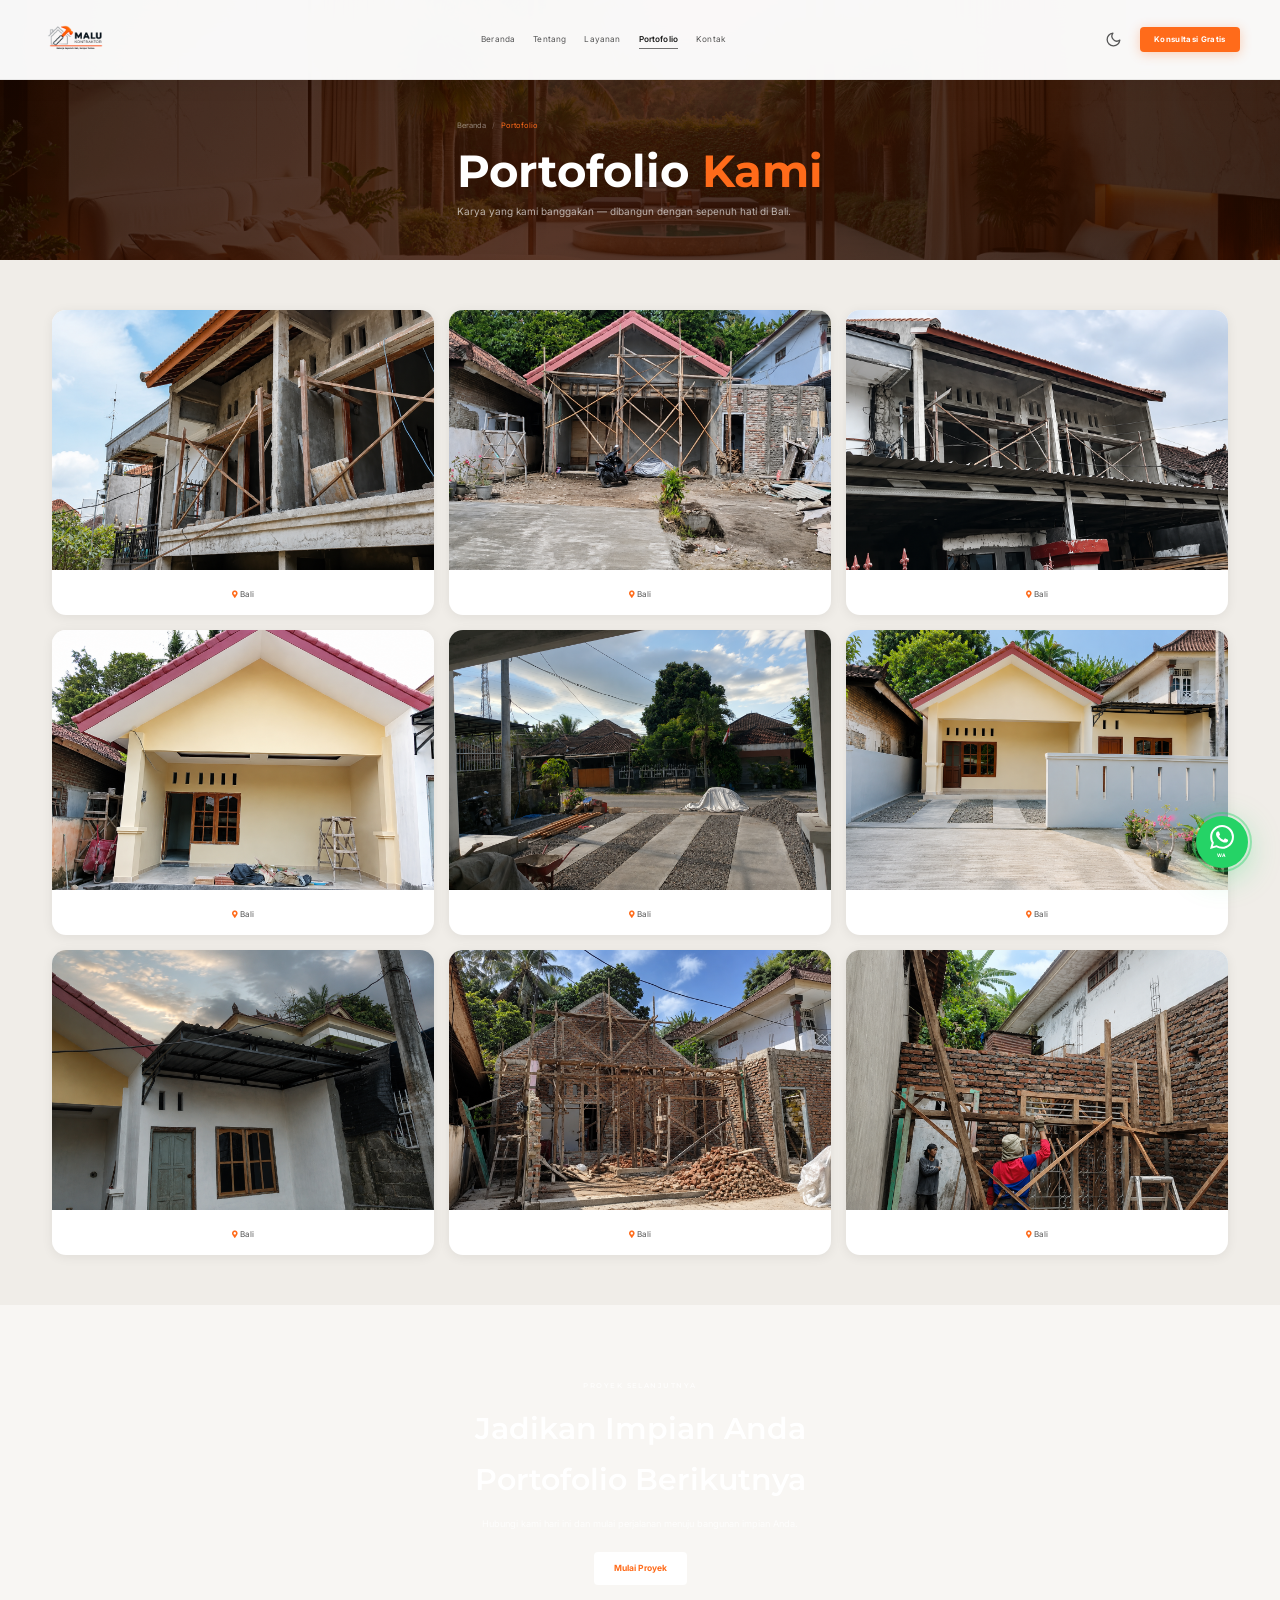
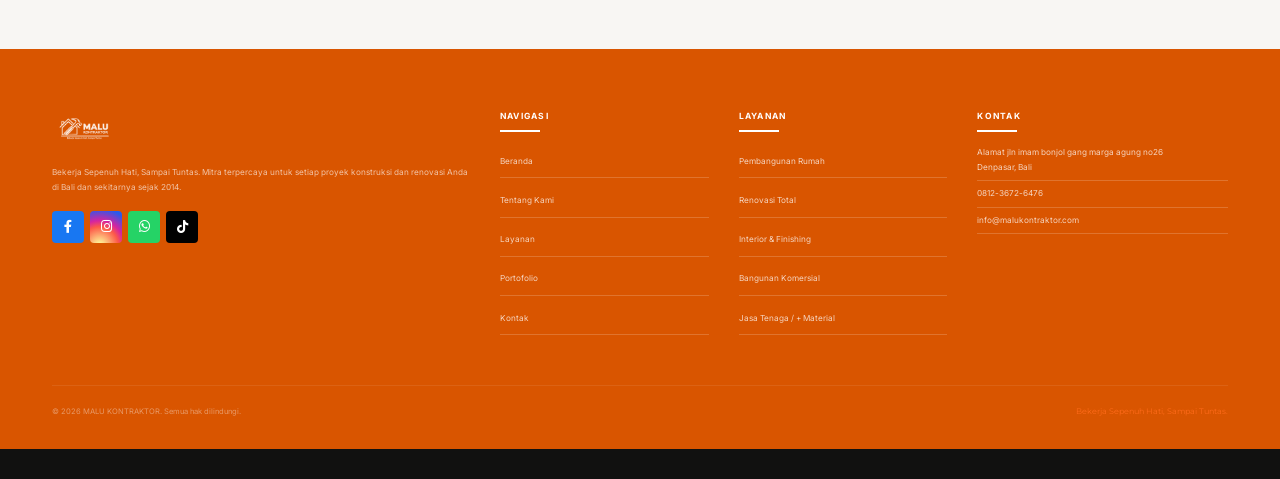
==== portofolio.html @ d57d74f7 "Add all files" ====
<!DOCTYPE html>
<html lang="id">
<head>
  <meta charset="UTF-8">
  <meta name="viewport" content="width=device-width, initial-scale=1.0">
  <title>Portofolio – MALU KONTRAKTOR</title>
  <link rel="icon" href="./images/image.png">
  <link rel="preconnect" href="https://fonts.googleapis.com">
  <link href="https://fonts.googleapis.com/css2?family=Montserrat:wght@300;400;500;600;700;800&family=Inter:wght@300;400;500;600;700&display=swap" rel="stylesheet">
  <link rel="stylesheet" href="https://cdnjs.cloudflare.com/ajax/libs/font-awesome/5.15.3/css/all.min.css">
  <link href="lib/lightbox/css/lightbox.min.css" rel="stylesheet">
  <link rel="stylesheet" href="./css/style.css">

  <style>
    /* ═══════════════════════════════════════════════════
       PORTOFOLIO CARD GRID — referensi style
    ═══════════════════════════════════════════════════ */

    /* ── Card grid ── */
    .card-grid {
      display: grid;
      grid-template-columns: repeat(3, 1fr);
      gap: 1.5rem;
    }

    .card-porto {
      background: #fff;
      border-radius: 14px;
      overflow: hidden;
      box-shadow: 0 2px 12px rgba(0,0,0,.07);
      transition: transform .28s ease, box-shadow .28s ease;
      cursor: pointer;
      display: block;
    }
    body.dark-mode .card-porto {
      background: var(--bg-2);
      box-shadow: 0 2px 16px rgba(0,0,0,.28);
    }
    .card-porto:hover {
      transform: translateY(-6px);
      box-shadow: 0 10px 32px rgba(0,0,0,.13);
    }

    /* foto + skeleton shimmer loading */
    .card-porto__thumb {
      position: relative;
      width: 100%;
      padding-top: 68%; /* rasio ~3:2 */
      overflow: hidden;
      background: linear-gradient(
        100deg,
        #e8e6e1 30%,
        #f3f1ed 50%,
        #e8e6e1 70%
      );
      background-size: 200% 100%;
      animation: shimmer 1.4s ease-in-out infinite;
    }
    body.dark-mode .card-porto__thumb {
      background: linear-gradient(
        100deg,
        rgba(255,255,255,.04) 30%,
        rgba(255,255,255,.09) 50%,
        rgba(255,255,255,.04) 70%
      );
      background-size: 200% 100%;
    }
    @keyframes shimmer {
      0%   { background-position: 200% 0; }
      100% { background-position: -200% 0; }
    }
    .card-porto__thumb img {
      position: absolute;
      inset: 0;
      width: 100%;
      height: 100%;
      object-fit: cover;
      transition: transform .55s ease, opacity .4s ease;
      opacity: 0;
    }
    .card-porto__thumb img.is-loaded {
      opacity: 1;
    }
    .card-porto__thumb.is-loaded {
      animation: none;
      background: none;
    }
    .card-porto:hover .card-porto__thumb img {
      transform: scale(1.07);
    }

    /* lokasi di bawah foto */
    .card-porto__body {
      padding: .85rem 1rem .95rem;
      text-align: center;
    }
    .card-porto__loc {
      font-size: .8rem;
      color: var(--ink-2);
      font-family: 'Inter', sans-serif;
      display: inline-flex;
      align-items: center;
      gap: .35rem;
    }
    .card-porto__loc i {
      color: var(--orange);
      font-size: .72rem;
    }

    /* ── Responsive ── */
    @media (max-width: 900px) {
      .card-grid { grid-template-columns: repeat(2, 1fr); gap: 1rem; }
    }
    @media (max-width: 560px) {
      .card-grid { grid-template-columns: 1fr; gap: .85rem; }
    }
  </style>
</head>
<body>

<div id="navbar-placeholder"></div>

<!-- ── Page Hero ── -->
<div class="page-hero">
  <div class="container">
    <div class="breadcrumb-nav">
      <a href="index.html">Beranda</a><span>/</span><span class="current">Portofolio</span>
    </div>
    <h1>Portofolio <em>Kami</em></h1>
    <p>Karya yang kami banggakan — dibangun dengan sepenuh hati di Bali.</p>
  </div>
</div>

<!-- ── Grid Portofolio ── -->
<section style="background: var(--bg-2); padding: 5rem 0;">
  <div class="container">

    <!-- Card Grid -->
    <div class="card-grid reveal-up" id="portoGrid">

      <!-- 1 -->
      <a href="./images/pt11.png" data-lightbox="porto" data-title="Syamsi House · Bali" class="card-porto">
        <div class="card-porto__thumb">
          <img src="./images/pt11.png" alt="Syamsi House" loading="lazy">
        </div>
        <div class="card-porto__body">
          <span class="card-porto__loc"><i class="fas fa-map-marker-alt"></i>Bali</span>
        </div>
      </a>

      <!-- 2 -->
      <a href="./images/pt2.png" data-lightbox="porto" data-title="Rumah Tan · Bali" class="card-porto">
        <div class="card-porto__thumb">
          <img src="./images/pt2.png" alt="Rumah Tan" loading="lazy">
        </div>
        <div class="card-porto__body">
          <span class="card-porto__loc"><i class="fas fa-map-marker-alt"></i>Bali</span>
        </div>
      </a>

      <!-- 3 -->
      <a href="./images/pt3.png" data-lightbox="porto" data-title="Roji House · Bali" class="card-porto">
        <div class="card-porto__thumb">
          <img src="./images/pt3.png" alt="Roji House" loading="lazy">
        </div>
        <div class="card-porto__body">
          <span class="card-porto__loc"><i class="fas fa-map-marker-alt"></i>Bali</span>
        </div>
      </a>

      <!-- 4 -->
      <a href="./images/pt4.png" data-lightbox="porto" data-title="Haryono House · Bali" class="card-porto">
        <div class="card-porto__thumb">
          <img src="./images/pt4.png" alt="Haryono House" loading="lazy" style="object-position:center 60%">
        </div>
        <div class="card-porto__body">
          <span class="card-porto__loc"><i class="fas fa-map-marker-alt"></i>Bali</span>
        </div>
      </a>

      <!-- 5 -->
      <a href="./images/pt6.png" data-lightbox="porto" data-title="Agus House · Bali" class="card-porto">
        <div class="card-porto__thumb">
          <img src="./images/pt6.png" alt="Agus House" loading="lazy">
        </div>
        <div class="card-porto__body">
          <span class="card-porto__loc"><i class="fas fa-map-marker-alt"></i>Bali</span>
        </div>
      </a>

      <!-- 6 -->
      <a href="./images/pt7.png" data-lightbox="porto" data-title="V House · Bali" class="card-porto">
        <div class="card-porto__thumb">
          <img src="./images/pt7.png" alt="V House" loading="lazy">
        </div>
        <div class="card-porto__body">
          <span class="card-porto__loc"><i class="fas fa-map-marker-alt"></i>Bali</span>
        </div>
      </a>

      <!-- 7 -->
      <a href="./images/pt5.png" data-lightbox="porto" data-title="Ruko 3 Lantai · Bali" class="card-porto">
        <div class="card-porto__thumb">
          <img src="./images/pt5.png" alt="Ruko 3 Lantai" loading="lazy">
        </div>
        <div class="card-porto__body">
          <span class="card-porto__loc"><i class="fas fa-map-marker-alt"></i>Bali</span>
        </div>
      </a>

      <!-- 8 -->
      <a href="./images/pt8.png" data-lightbox="porto" data-title="Renovasi Fasad · Bali" class="card-porto">
        <div class="card-porto__thumb">
          <img src="./images/pt8.png" alt="Renovasi Fasad" loading="lazy">
        </div>
        <div class="card-porto__body">
          <span class="card-porto__loc"><i class="fas fa-map-marker-alt"></i>Bali</span>
        </div>
      </a>

      <!-- 9 -->
      <a href="./images/pt9.png" data-lightbox="porto" data-title="Interior Ruang Tamu · Bali" class="card-porto">
        <div class="card-porto__thumb">
          <img src="./images/pt9.png" alt="Interior Ruang Tamu" loading="lazy">
        </div>
        <div class="card-porto__body">
          <span class="card-porto__loc"><i class="fas fa-map-marker-alt"></i>Bali</span>
        </div>
      </a>

    </div><!-- /card-grid -->
  </div>
</section>

<!-- ── CTA ── -->
<section class="cta-band reveal-up">
  <div class="container cta-content">
    <span class="section-eyebrow" style="color:rgba(255,255,255,.8);">Proyek Selanjutnya</span>
    <h2>Jadikan Impian Anda<br>Portofolio Berikutnya</h2>
    <p>Hubungi kami hari ini dan mulai perjalanan menuju bangunan impian Anda.</p>
    <div class="cta-btns">
      <a href="kontak.html" class="btn-white">Mulai Proyek</a>
    </div>
  </div>
</section>

<div id="footer-placeholder"></div>

<script src="lib/jquery/jquery.min.js"></script>
<script src="lib/jquery/jquery-migrate.min.js"></script>
<script src="lib/lightbox/js/lightbox.min.js"></script>
<script src="./js/shared.js"></script>
<script>
  renderNavbar('portofolio'); renderFooter();
  initNavbar(false); initDarkMode(); initReveal();
  initPortoSkeleton(); initPortoLightbox();
</script>
</body>
</html>
---- css/style.css ----
/* ============================================================
   MALU KONTRAKTOR — style.css
   Tema: Orange (#FF6B1A) + Putih — dari template kiri
   Font: Montserrat + Inter
   Navbar: persis dari template kiri (premium + dark mode)
   Struktur: multipage seperti template kanan
   ============================================================ */

@import url('https://fonts.googleapis.com/css2?family=Montserrat:wght@300;400;500;600;700;800&family=Inter:wght@300;400;500;600;700&display=swap');

/* ─── CSS VARIABLES ──────────────────────────────────── */
:root {
  --orange:      #FF6B1A;
  --orange-d:    #D95500;
  --orange-l:    #FF8C4A;
  --orange-dim:  rgba(255,107,26,.08);
  --orange-dim2: rgba(255,107,26,.15);
  --orange-glow: rgba(255,107,26,.25);

  --white:  #FFFFFF;
  --bg:     #F8F6F3;
  --bg-2:   #F0EDE8;
  --bg-3:   #E8E4DE;
  --ink:    #1A1A1A;
  --ink-2:  #555555;
  --muted:  #999999;
  --border: rgba(0,0,0,.08);
  --border-o: rgba(255,107,26,.25);
  --shadow-sm: 0 2px 12px rgba(0,0,0,.06);
  --shadow-md: 0 8px 32px rgba(0,0,0,.10);
  --shadow-lg: 0 20px 60px rgba(0,0,0,.14);

  --nav-h: 80px;
  --ease:     cubic-bezier(.4,0,.2,1);
  --ease-out: cubic-bezier(0,0,.2,1);
}

/* ─── DARK MODE ───────────────────────────────────────── */
body.dark-mode {
  --bg:     #111110;
  --bg-2:   #1A1917;
  --bg-3:   #222120;
  --ink:    #F5F2EE;
  --ink-2:  #C8C2BA;
  --muted:  #9A948D;
  --border: rgba(255,255,255,.08);
  --shadow-sm: 0 2px 12px rgba(0,0,0,.3);
  --shadow-md: 0 8px 32px rgba(0,0,0,.4);
}
body.dark-mode .navbar.scrolled {
  background: rgba(17,17,16,.97) !important;
  border-bottom-color: rgba(255,255,255,.06);
  box-shadow: 0 1px 24px rgba(0,0,0,.4);
}
body.dark-mode .nav-links { background: rgba(17,17,16,.98) !important; }
body.dark-mode .item, body.dark-mode .card-porto, body.dark-mode .testi-card { background: var(--bg-2); }
body.dark-mode .item-card { background: var(--bg-2); border-color: var(--border); }
body.dark-mode .item-card:hover { background: var(--orange-dim2); border-color: var(--border-o); }
body.dark-mode .testi-card { background: var(--bg-2); }
body.dark-mode .testi-card:nth-child(even) { background: var(--bg-3); }
body.dark-mode .testi-card:hover { background: var(--bg-3); }
body.dark-mode .footer-shared { background: #0A0A09; }
body.no-transition *, body.no-transition *::before, body.no-transition *::after { transition: none !important; }

/* ─── RESET & BASE ────────────────────────────────────── */
*, *::before, *::after { box-sizing: border-box; margin: 0; padding: 0; }
html { scroll-behavior: smooth; font-size: 62.5%; }
body {
  font-family: 'Inter', sans-serif;
  font-size: 1.6rem;
  background: var(--bg);
  color: var(--ink);
  overflow-x: hidden;
  line-height: 1.7;
  -webkit-font-smoothing: antialiased;
  transition: background .35s var(--ease), color .35s var(--ease);
}
img { display: block; max-width: 100%; }
a   { text-decoration: none; color: inherit; }
ul  { list-style: none; }
.container { max-width: 1240px; margin: 0 auto; padding: 0 32px; }
section { padding: 80px 0; }

/* ─── TYPOGRAPHY ──────────────────────────────────────── */
.section-eyebrow {
  display: inline-flex; align-items: center; gap: .6rem;
  font-family: 'Montserrat', sans-serif;
  font-size: .68rem; font-weight: 600;
  letter-spacing: .22em; text-transform: uppercase;
  color: var(--orange); margin-bottom: 1.2rem;
}

.section-title {
  font-family: 'Montserrat', sans-serif;
  font-size: clamp(2.2rem, 4.2vw, 3.2rem);
  font-weight: 600; color: var(--ink);
  line-height: 1.15; letter-spacing: -.01em;
  position: relative;
}
.section-title em { font-style: normal; color: var(--orange); }
/* Bracket corner accent (gaya itstyle) - hanya membungkus kata pertama */
.bracket-word {
  position: relative;
  display: inline-block;
  line-height: 1;
  padding: .5rem .65rem;
}
.bracket-word::before,
.bracket-word::after {
  content: '';
  position: absolute;
  width: .6rem; height: .6rem;
  border-top: .12rem solid var(--orange);
  border-left: .12rem solid var(--orange);
}
.bracket-word::before {
  top: -.15rem; left: -.15rem;
}
.bracket-word::after {
  bottom: -.15rem; right: -.15rem;
  transform: rotate(180deg);
}
.section-desc {
  color: var(--ink-2); font-size: .9rem;
  max-width: 520px; margin: 1rem auto 0; line-height: 1.85;
}
.section-header { text-align: center; margin-bottom: 56px; }
.page-hero-eyebrow {
  font-size: .65rem; letter-spacing: .3em; text-transform: uppercase;
  color: rgba(255,255,255,.6); margin-bottom: .75rem;
  font-family: 'Montserrat', sans-serif; font-weight: 500;
}

/* ─── BUTTONS ─────────────────────────────────────────── */
.btn-orange {
  display: inline-flex; align-items: center; gap: .6rem;
  background: var(--orange); color: #fff;
  font-family: 'Inter', sans-serif; font-weight: 700;
  font-size: .85rem; letter-spacing: .04em;
  padding: .9rem 2rem; border-radius: 4px; border: none; cursor: pointer;
  transition: background .25s var(--ease), transform .2s, box-shadow .2s;
  box-shadow: 0 4px 16px var(--orange-glow);
}
.btn-orange:hover { background: var(--orange-d); transform: translateY(-2px); box-shadow: 0 10px 28px var(--orange-glow); }
.btn-ghost-dark {
  display: inline-flex; align-items: center; gap: .6rem;
  background: transparent; color: var(--ink);
  font-size: .85rem; font-weight: 500;
  padding: .9rem 2rem; border-radius: 4px;
  border: 1.5px solid var(--border); cursor: pointer;
  transition: border-color .25s, color .25s, transform .2s;
}
.btn-ghost-dark:hover { border-color: var(--orange); color: var(--orange); transform: translateY(-2px); }
/* Read More pill (gaya itstyle) */
.btn-pill {
  display: inline-flex; align-items: center; gap: .6rem;
  background: transparent; color: var(--ink);
  font-size: .85rem; font-weight: 500;
  padding: .9rem 2.4rem; border-radius: 50px;
  border: 2px solid var(--orange); cursor: pointer;
  transition: background .25s, color .25s, transform .2s, box-shadow .2s;
}
.btn-pill:hover { background: var(--orange); color: #fff; transform: translateY(-2px); box-shadow: 0 10px 28px var(--orange-glow); }
.btn-white {
  display: inline-flex; align-items: center; gap: .6rem;
  background: #fff; color: var(--orange);
  font-weight: 700; font-size: .85rem;
  padding: .9rem 2rem; border-radius: 4px; border: none; cursor: pointer;
  transition: background .2s, transform .2s, box-shadow .2s;
}
.btn-white:hover { background: rgba(255,255,255,.88); transform: translateY(-2px); box-shadow: 0 12px 32px rgba(0,0,0,.15); }
/* CTA pill button — outline putih, hover → solid putih */
.btn-pill-white {
  display: inline-flex; align-items: center; gap: .6rem;
  background: #fff; color: var(--orange);
  font-family: 'Inter', sans-serif; font-weight: 700;
  font-size: .85rem; letter-spacing: .04em;
  padding: .9rem 2.4rem; border-radius: 50px;
  border: 2px solid #fff; cursor: pointer;
  transition: background .25s var(--ease), color .25s var(--ease), border-color .25s, transform .2s, box-shadow .2s;
}
.btn-pill-white:hover {
  background: var(--orange);
  color: #fff;
  border-color: var(--orange);
  transform: translateY(-2px);
  box-shadow: 0 10px 28px var(--orange-glow);
}

/* ─── NAVBAR (PERSIS DARI KIRI) ───────────────────────── */
.navbar {
  position: fixed; top: 0; left: 0; right: 0;
  z-index: 1000; height: var(--nav-h);
  background: transparent;
  transition: background .35s var(--ease), border-color .35s var(--ease), box-shadow .35s var(--ease);
  border-bottom: 1px solid transparent;
}
.navbar::before {
  content: ''; position: absolute; inset: 0;
  background: #111110; opacity: 0;
  transition: opacity .45s var(--ease); z-index: -1; pointer-events: none;
}
body.dark-mode .navbar::before { opacity: 1; }
.navbar.scrolled {
  background: rgba(255,255,255,.96);
  border-bottom-color: rgba(0,0,0,.07);
  box-shadow: 0 1px 24px rgba(0,0,0,.07);
  backdrop-filter: blur(24px); -webkit-backdrop-filter: blur(24px);
}
/* Halaman dalam (non-hero): navbar solid dari awal */
.navbar.solid {
  background: rgba(255,255,255,.97);
  border-bottom-color: rgba(0,0,0,.07);
  box-shadow: 0 1px 24px rgba(0,0,0,.07);
}
body.dark-mode .navbar.solid { background: rgba(17,17,16,.97); }

.nav-container {
  max-width: 1280px; margin: 0 auto;
  padding: 0 40px; height: 100%;
  display: flex; align-items: center; gap: 2rem;
}

/* Logo */
.nav-logo { display: flex; align-items: center; text-decoration: none; flex-shrink: 0; transition: opacity .2s; }
.nav-logo:hover { opacity: .8; }
.logo-img { height: 48px; width: auto; transition: opacity .35s; display: block; }
.logo-img--color { display: none; }
.logo-img--white { display: block; filter: brightness(0) invert(1); }
/* Light mode + scrolled/solid → color logo */
body:not(.dark-mode) .navbar.scrolled .logo-img--color,
body:not(.dark-mode) .navbar.solid    .logo-img--color { display: block; }
body:not(.dark-mode) .navbar.scrolled .logo-img--white,
body:not(.dark-mode) .navbar.solid    .logo-img--white { display: none; }
/* Dark mode → selalu white logo */
body.dark-mode .navbar.scrolled .logo-img--color,
body.dark-mode .navbar.solid    .logo-img--color { display: none; }
body.dark-mode .navbar.scrolled .logo-img--white,
body.dark-mode .navbar.solid    .logo-img--white { display: block; filter: brightness(0) invert(1); }

/* Nav links */
.nav-links {
  display: flex; align-items: center; gap: .1rem; margin: 0 auto;
}
.nav-link {
  font-family: 'Inter', sans-serif; font-size: .82rem; font-weight: 400;
  letter-spacing: .02em; padding: .5rem .85rem; border-radius: 3px;
  color: rgba(255,255,255,.75); transition: color .35s var(--ease);
  position: relative;
}
.nav-link::after {
  content: ''; position: absolute;
  bottom: 2px; left: .85rem; right: .85rem;
  height: 1px; background: currentColor;
  transform: scaleX(0); transform-origin: left;
  transition: transform .3s var(--ease); opacity: .6;
}
.nav-link:hover::after, .nav-link.active::after { transform: scaleX(1); }
.nav-link:hover { color: #fff; }
.nav-link.active { color: #fff; font-weight: 600; }
/* Scrolled/solid light */
body:not(.dark-mode) .navbar.scrolled .nav-link,
body:not(.dark-mode) .navbar.solid    .nav-link { color: var(--ink-2); }
body:not(.dark-mode) .navbar.scrolled .nav-link:hover,
body:not(.dark-mode) .navbar.solid    .nav-link:hover { color: var(--ink); }
body:not(.dark-mode) .navbar.scrolled .nav-link.active,
body:not(.dark-mode) .navbar.solid    .nav-link.active { color: var(--ink); font-weight: 600; }
/* Scrolled/solid dark */
body.dark-mode .navbar.scrolled .nav-link,
body.dark-mode .navbar.solid    .nav-link { color: var(--ink-2); }
body.dark-mode .navbar.scrolled .nav-link:hover,
body.dark-mode .navbar.solid    .nav-link:hover { color: var(--ink); }
body.dark-mode .navbar.scrolled .nav-link.active,
body.dark-mode .navbar.solid    .nav-link.active { color: var(--ink); font-weight: 600; }

/* Nav actions */
.nav-actions { display: flex; align-items: center; gap: .85rem; flex-shrink: 0; }

/* Dark mode toggle */
.nav-theme-toggle {
  display: flex; align-items: center; justify-content: center;
  width: 36px; height: 36px; background: none; border: none;
  cursor: pointer; border-radius: 50%;
  color: rgba(255,255,255,.75);
  transition: color .35s var(--ease), background .35s var(--ease);
}
.nav-theme-toggle:hover { background: rgba(255,255,255,.12); color: #fff; }
body:not(.dark-mode) .navbar.scrolled .nav-theme-toggle,
body:not(.dark-mode) .navbar.solid    .nav-theme-toggle { color: var(--ink-2); }
body:not(.dark-mode) .navbar.scrolled .nav-theme-toggle:hover,
body:not(.dark-mode) .navbar.solid    .nav-theme-toggle:hover { background: var(--bg-2); color: var(--ink); }
body.dark-mode .navbar.scrolled .nav-theme-toggle,
body.dark-mode .navbar.solid    .nav-theme-toggle { color: var(--ink-2); }
body.dark-mode .navbar.scrolled .nav-theme-toggle:hover,
body.dark-mode .navbar.solid    .nav-theme-toggle:hover { background: rgba(255,255,255,.08); color: var(--ink); }

.icon-sun { display: none; }
.icon-moon { display: block; }
body.dark-mode .icon-sun  { display: block; }
body.dark-mode .icon-moon { display: none; }

/* CTA Button */
.btn-cta {
  display: inline-flex; align-items: center;
  background: var(--orange); color: #fff;
  font-family: 'Inter', sans-serif; font-weight: 700;
  font-size: .78rem; letter-spacing: .04em;
  padding: .62rem 1.45rem; border-radius: 4px; flex-shrink: 0;
  transition: background .2s, transform .2s, box-shadow .2s;
  box-shadow: 0 2px 12px rgba(255,107,26,.30); white-space: nowrap;
}
.btn-cta:hover { background: var(--orange-d); transform: translateY(-1px); box-shadow: 0 6px 20px rgba(255,107,26,.40); }

/* Hamburger */
.hamburger {
  display: none; flex-direction: column; gap: 4.5px;
  background: none; border: none; cursor: pointer; padding: 6px; margin-left: auto;
}
.hamburger span {
  display: block; width: 22px; height: 1.5px; background: #fff;
  transition: transform .3s, opacity .3s, background .35s; transform-origin: center;
}
.navbar.scrolled .hamburger span,
.navbar.solid    .hamburger span { background: var(--ink); }
body.dark-mode .navbar.scrolled .hamburger span,
body.dark-mode .navbar.solid    .hamburger span { background: var(--ink); }
.hamburger.open span:nth-child(1) { transform: translateY(6px) rotate(45deg); }
.hamburger.open span:nth-child(2) { opacity: 0; transform: scaleX(0); }
.hamburger.open span:nth-child(3) { transform: translateY(-6px) rotate(-45deg); }

/* Mobile nav */
@media (max-width: 900px) {
  :root { --nav-h: 64px; }
  .logo-img { height: 36px; }
  .hamburger { display: flex; }
  .nav-actions .btn-cta { display: none; }
  .nav-links {
    display: none; position: fixed;
    top: var(--nav-h); left: 0; right: 0;
    background: rgba(255,255,255,.98);
    backdrop-filter: blur(20px);
    flex-direction: column; padding: 1.25rem 1.5rem; gap: .1rem;
    border-bottom: 1px solid var(--border);
    box-shadow: var(--shadow-md); margin: 0;
  }
  .nav-links.open { display: flex; }
  .nav-link { padding: .8rem 1rem; font-size: .9rem; color: var(--ink-2) !important; }
  .nav-link::after { display: none; }
  .nav-link:hover { color: var(--orange) !important; background: var(--bg-2); border-radius: 4px; }
  .nav-link.active { color: var(--orange) !important; font-weight: 600; }
  body.dark-mode .nav-links { background: rgba(17,17,16,.98) !important; }
}

/* ─── PAGE HERO (halaman dalam) ───────────────────────── */
.page-hero {
  padding-top: var(--nav-h);
  min-height: 260px;
  display: flex; align-items: center;
  background: linear-gradient(130deg, #1a0800 0%, #3a1200 50%, #220c00 100%);
  position: relative; overflow: hidden;
}
.page-hero::before {
  content: ''; position: absolute; inset: 0;
  background: url(../images/img1.jpg) center/cover no-repeat;
  opacity: .18;
}
.page-hero .container { position: relative; z-index: 1; padding-top: 40px; padding-bottom: 40px; }
.page-hero h1 {
  font-family: 'Montserrat', sans-serif;
  font-size: clamp(2.8rem, 5vw, 4.5rem);
  font-weight: 700; color: #fff; line-height: 1.1;
}
.page-hero h1 em { font-style: normal; color: var(--orange); }
.page-hero p { color: rgba(255,255,255,.65); font-size: 1rem; margin-top: .75rem; max-width: 520px; }
.breadcrumb-nav { display: flex; align-items: center; gap: .6rem; margin-bottom: 1.25rem; }
.breadcrumb-nav a { font-size: .75rem; color: rgba(255,255,255,.45); transition: color .2s; }
.breadcrumb-nav a:hover { color: var(--orange); }
.breadcrumb-nav span { font-size: .75rem; color: rgba(255,255,255,.25); }
.breadcrumb-nav .current { font-size: .75rem; color: var(--orange); }

/* ─── HOME HERO (wave) ────────────────────────────────── */
.home-hero {
  min-height: 100vh; width: 100%;
  background: url(../images/img1.jpg) center/cover no-repeat;
  display: flex; align-items: center; justify-content: center;
  flex-direction: column; text-align: center;
  padding: 0 2rem; position: relative; overflow: hidden;
}
.home-hero::before {
  content: ''; position: absolute; inset: 0;
  background: linear-gradient(160deg, rgba(10,4,0,.72) 0%, rgba(0,0,0,.42) 100%);
}
.home-hero-content { position: relative; z-index: 2; }
.home-hero h1 {
  font-family: 'Montserrat', sans-serif;
  font-size: clamp(3.8rem, 7vw, 6rem); font-weight: 800;
  color: #fff; line-height: 1.08; letter-spacing: -.02em;
}
.home-hero h2 {
  font-family: 'Montserrat', sans-serif;
  font-size: clamp(1.8rem, 3.5vw, 2.6rem); font-weight: 300;
  color: rgba(255,255,255,.85); margin-top: .8rem; font-style: italic;
}
.home-hero p { color: rgba(255,255,255,.7); font-size: 1rem; max-width: 500px; margin: 1.25rem auto 2.5rem; line-height: 1.8; }
.hero-btns { display: flex; gap: 1rem; justify-content: center; flex-wrap: wrap; }
.wave { position: absolute; bottom: -.5rem; left: 0; height: 11rem; width: 100%;
  background: url(../images/wave.png); background-size: 100rem 11rem;
  animation: waves 8s linear infinite; background-repeat: repeat-x; z-index: 1; }
.wave2 { animation-direction: reverse; animation-duration: 6s; opacity: .3; }
.wave3 { animation-duration: 4s; opacity: .5; }
@keyframes waves { 0% { background-position-x:0; } 100% { background-position-x:100rem; } }

/* ─── ITEM CARDS (service/portofolio) ─────────────────── */
.items-grid { display: grid; grid-template-columns: repeat(3, 1fr); gap: 2.4rem; }
.item-card {
  background: var(--white); border: 1px solid var(--border);
  border-radius: 8px; overflow: hidden;
  transition: transform .3s var(--ease), box-shadow .3s, border-color .3s;
}
.item-card:hover { transform: translateY(-5px); box-shadow: var(--shadow-md); border-color: var(--border-o); background: var(--orange-dim2); }
.item-card:hover .item-card-icon { background: var(--white); }
.item-card-icon {
  width: 56px; height: 56px; border-radius: 12px;
  background: var(--orange-dim); border: 1px solid var(--border-o);
  display: flex; align-items: center; justify-content: center;
  color: var(--orange); font-size: 2.2rem; margin-bottom: 1.25rem;
}
.item-card-body { padding: 2.2rem; }
.item-card h3 {
  font-family: 'Montserrat', sans-serif; font-size: 1.5rem;
  font-weight: 600; color: var(--ink); margin-bottom: .75rem;
}
.item-card p { font-size: .87rem; color: var(--ink-2); line-height: 1.8; }
.item-card-link {
  display: inline-flex; align-items: center; gap: .5rem;
  font-size: .78rem; font-weight: 700; letter-spacing: .08em;
  color: var(--orange); text-transform: uppercase; margin-top: 1.25rem;
  transition: gap .2s;
}
.item-card-link:hover { gap: .9rem; }

/* ─── TENTANG SECTION ─────────────────────────────────── */
.about-grid { display: grid; grid-template-columns: 1fr 1fr; gap: 72px; align-items: center; }
.about-img-wrap { position: relative; overflow: hidden; border-radius: 4px; }
.about-img-wrap img { width: 100%; aspect-ratio: 4/5; object-fit: cover; transition: transform .8s var(--ease); }
.about-img-wrap:hover img { transform: scale(1.04); }
.about-badge {
  position: absolute; top: 2rem; left: -1.5rem;
  background: var(--orange); padding: 1.25rem 1.5rem;
  border-radius: 4px; text-align: center;
  box-shadow: 0 20px 50px var(--orange-glow);
}
.badge-num { font-family: 'Montserrat', sans-serif; font-size: 2.5rem; font-weight: 800; color: #fff; line-height: 1; }
.badge-label { font-size: .6rem; font-weight: 700; letter-spacing: .12em; text-transform: uppercase; color: rgba(255,255,255,.75); margin-top: .25rem; }
.about-lead {
  font-family: 'Montserrat', sans-serif; font-size: 1.3rem; font-weight: 400;
  color: var(--ink); line-height: 1.65; margin: 1.5rem 0 1rem;
  border-left: 3px solid var(--orange); padding-left: 1.25rem;
}
.about-body { font-size: .9rem; color: var(--ink-2); line-height: 1.85; margin-bottom: 2rem; }
.val-list { display: flex; flex-direction: column; gap: 1.25rem; margin-bottom: 2.5rem; }
.val-item { display: flex; align-items: flex-start; gap: 1rem; }
.val-icon {
  width: 36px; height: 36px; flex-shrink: 0;
  background: var(--orange-dim); border: 1px solid var(--border-o);
  border-radius: 4px; display: flex; align-items: center; justify-content: center;
  color: var(--orange);
}
.val-item strong { font-size: .88rem; font-weight: 600; color: var(--ink); display: block; margin-bottom: .2rem; }
.val-item span   { font-size: .8rem; color: var(--ink-2); }

/* ─── PROSES (dark bg) ────────────────────────────────── */
.proses-section {
  position: relative; overflow: hidden; background: #1a0800;
}
.proses-bg {
  position: absolute; inset: 0;
  background: url(../images/img3.jpg) center/cover no-repeat;
  opacity: .18;
}
.proses-inner { position: relative; z-index: 1; }
.proses-grid {
  display: grid; grid-template-columns: repeat(3, 1fr);
  border: 1px solid rgba(255,255,255,.1); margin-top: 56px;
}
.proses-step {
  padding: 2.5rem 2rem;
  border-right: 1px solid rgba(255,255,255,.08);
  border-bottom: 1px solid rgba(255,255,255,.08);
  position: relative; transition: background .3s; overflow: hidden;
}
.proses-step::before {
  content: ''; position: absolute; left: 0; top: 0; bottom: 0; width: 3px;
  background: var(--orange); transform: scaleY(0); transform-origin: top;
  transition: transform .4s var(--ease);
}
.proses-step:hover { background: rgba(255,107,26,.06); }
.proses-step:hover::before { transform: scaleY(1); }
.proses-step:nth-child(3), .proses-step:nth-child(6) { border-right: none; }
.proses-step:nth-child(4), .proses-step:nth-child(5), .proses-step:nth-child(6) { border-bottom: none; }
.step-num {
  font-size: .65rem; letter-spacing: .22em; color: var(--orange);
  margin-bottom: 1.25rem; font-weight: 600; text-transform: uppercase;
}
.step-content h3 { font-family: 'Montserrat', sans-serif; font-size: 1.2rem; font-weight: 600; color: #fff; margin-bottom: .7rem; }
.step-content p { font-size: .85rem; color: rgba(255,255,255,.5); line-height: 1.78; }

/* ─── TESTIMONI ───────────────────────────────────────── */
.testi-grid { display: grid; grid-template-columns: repeat(2, 1fr); gap: 1px; background: var(--border); border: 1px solid var(--border); }
.testi-card { background: var(--white); padding: 3rem; position: relative; transition: background .3s; }
.testi-card:nth-child(even) { background: var(--bg); }
.testi-card:hover { background: var(--bg-2); }
.testi-quote { font-family: 'Montserrat', sans-serif; font-size: 5rem; color: var(--orange); opacity: .2; line-height: .6; margin-bottom: 1.5rem; }
.testi-text { font-size: .95rem; color: var(--ink); line-height: 1.8; margin-bottom: 2rem; }
.testi-author { display: flex; align-items: center; gap: 1rem; }
.testi-avatar {
  width: 44px; height: 44px; background: var(--orange-dim); border: 1.5px solid var(--border-o);
  border-radius: 50%; display: flex; align-items: center; justify-content: center;
  font-size: .7rem; font-weight: 700; color: var(--orange); flex-shrink: 0;
}
.testi-author strong { font-size: .87rem; font-weight: 600; color: var(--ink); display: block; }
.testi-author span { font-size: .75rem; color: var(--ink-2); }
.testi-stars { color: var(--orange); font-size: .75rem; margin-left: auto; }

/* ─── OWL CAROUSEL TESTIMONI ──────────────────────────── */
.owl-testi .testimonial-item {
  background: var(--white); border-radius: 8px; overflow: hidden;
  border: 1px solid var(--border); margin: 1rem;
}
.owl-testi .testimonial-img img { width: 100%; height: 180px; object-fit: cover; }
.owl-testi .testimonial-text { padding: 2rem; text-align: center; }
.owl-testi .testimonial-text h3 { font-family: 'Montserrat', sans-serif; font-size: 1.6rem; font-weight: 700; color: var(--ink); }
.owl-testi .testimonial-text h4 { font-size: 1.2rem; color: var(--orange); font-weight: 400; margin-bottom: .8rem; }
.owl-testi .testimonial-text p { font-size: 1.4rem; color: var(--ink-2); line-height: 1.7; }
.owl-testi .owl-dot.active { background-color: var(--orange) !important; }

/* ─── CLIENTS CAROUSEL ────────────────────────────────── */
.clients-section { background: var(--bg-2); padding: 48px 0; }
.clients-section .section-header { margin-bottom: 32px; }
.clients-section img { max-width: 100%; opacity: .6; filter: grayscale(40%); transition: .3s; padding: 15px; }
.clients-section img:hover { opacity: 1; filter: none; }


/* ─── PORTOFOLIO GRID ─────────────────────────────────── */
.porto-masonry {
  display: grid; grid-template-columns: repeat(3, 1fr);
  grid-template-rows: repeat(2, 260px); gap: 8px;
}
.porto-item { position: relative; overflow: hidden; cursor: pointer; border-radius: 4px; }
.porto-item--tall { grid-row: span 2; }
.porto-item--wide { grid-column: span 2; }
.porto-item img { width: 100%; height: 100%; object-fit: cover; transition: transform .6s var(--ease); }
.porto-item:hover img { transform: scale(1.07); }
.porto-info {
  position: absolute; inset: 0;
  background: linear-gradient(to top, rgba(0,0,0,.88) 0%, rgba(0,0,0,.2) 50%, transparent 100%);
  display: flex; flex-direction: column; justify-content: flex-end; padding: 1.75rem;
  opacity: 0; transition: opacity .35s;
}
.porto-item:hover .porto-info { opacity: 1; }
.porto-item::after {
  content: ''; position: absolute; bottom: 0; left: 0; right: 0; height: 3px;
  background: var(--orange); transform: scaleX(0); transform-origin: left;
  transition: transform .4s var(--ease); z-index: 2;
}
.porto-item:hover::after { transform: scaleX(1); }
.porto-cat { font-size: .6rem; letter-spacing: .2em; text-transform: uppercase; color: var(--orange); margin-bottom: .4rem; }
.porto-info h4 { font-family: 'Montserrat', sans-serif; font-size: 1.15rem; font-weight: 500; color: #fff; line-height: 1.3; margin-bottom: .3rem; }
.porto-year { font-size: .62rem; color: rgba(255,255,255,.45); }

/* ─── FAQ ─────────────────────────────────────────────── */
.faq-section { background: var(--bg); }
.faq-grid { display: grid; grid-template-columns: 1fr 1.5fr; gap: 80px; align-items: start; }
.faq-left p { font-size: .88rem; color: var(--ink-2); line-height: 1.8; margin-top: 1rem; }
.faq-right { display: flex; flex-direction: column; }
.faq-item { border-bottom: 1px solid var(--border); }
.faq-q {
  width: 100%; display: flex; align-items: center; justify-content: space-between;
  gap: 1rem; padding: 1.5rem 0; background: none; border: none; cursor: pointer; text-align: left;
}
.faq-q span:first-child { font-size: .93rem; font-weight: 500; color: var(--ink); line-height: 1.5; }
.faq-icon { font-size: 1.4rem; color: var(--orange); transition: transform .3s; flex-shrink: 0; }
.faq-item.open .faq-icon { transform: rotate(45deg); }
.faq-a { max-height: 0; overflow: hidden; transition: max-height .4s var(--ease); }
.faq-item.open .faq-a { max-height: 300px; }
.faq-a p { font-size: .87rem; color: var(--ink-2); line-height: 1.82; padding-bottom: 1.5rem; }

/* ─── CONTACT ─────────────────────────────────────────── */
.contact-grid { display: grid; grid-template-columns: 1fr 1fr; gap: 72px; align-items: center; }
.kontak-item {
  display: flex; align-items: flex-start; gap: 1rem; padding: 1.25rem;
  border: 1px solid var(--border); border-radius: 4px; margin-bottom: 1rem;
  transition: border-color .25s, background .25s;
}
.kontak-item:hover { border-color: var(--border-o); background: var(--orange-dim); }
.kontak-icon {
  width: 36px; height: 36px; background: var(--orange-dim); border: 1px solid var(--border-o);
  border-radius: 4px; display: flex; align-items: center; justify-content: center;
  color: var(--orange); flex-shrink: 0;
}
.kontak-item-text strong { font-size: .7rem; font-weight: 600; letter-spacing: .1em; text-transform: uppercase; color: var(--muted); display: block; margin-bottom: .25rem; }
.kontak-item-text a, .kontak-item-text span { font-size: .88rem; color: var(--ink); transition: color .2s; }
.kontak-item-text a:hover { color: var(--orange); }
.sosmed-row { display: flex; gap: .75rem; margin-top: .5rem; }
.sosmed-btn {
  width: 38px; height: 38px; background: var(--bg-2); border: 1px solid var(--border);
  border-radius: 4px; display: flex; align-items: center; justify-content: center;
  color: var(--ink-2); transition: all .2s; font-size: 1.5rem;
}
.sosmed-btn:hover { border-color: var(--orange); color: var(--orange); background: var(--orange-dim); }
/* Form */
.kontak-form { display: flex; flex-direction: column; gap: 1.25rem; }
.form-row { display: grid; grid-template-columns: 1fr 1fr; gap: 1.25rem; }
.form-group { display: flex; flex-direction: column; gap: .5rem; }
.form-group label { font-size: .68rem; font-weight: 600; letter-spacing: .14em; text-transform: uppercase; color: var(--muted); }
.form-group input, .form-group select, .form-group textarea {
  background: var(--bg); border: 1.5px solid var(--border); border-radius: 4px;
  padding: .9rem 1rem; font-family: 'Inter', sans-serif; font-size: .87rem;
  color: var(--ink); transition: border-color .2s, background .2s; outline: none; width: 100%;
}
.form-group input:focus, .form-group select:focus, .form-group textarea:focus { border-color: var(--orange); background: var(--orange-dim); }
.form-group input::placeholder, .form-group textarea::placeholder { color: var(--muted); }
.form-group textarea { resize: vertical; min-height: 120px; }
.btn-submit {
  display: flex; align-items: center; justify-content: center; gap: .75rem;
  width: 100%; padding: 1rem 2rem; background: var(--orange); color: #fff;
  font-family: 'Inter', sans-serif; font-weight: 700; font-size: .88rem;
  letter-spacing: .04em; border: none; border-radius: 4px; cursor: pointer;
  transition: background .25s, transform .2s, box-shadow .2s;
}
.btn-submit:hover { background: var(--orange-d); transform: translateY(-2px); box-shadow: 0 12px 32px var(--orange-glow); }
/* Map */
.map-wrap { border-radius: 4px; overflow: hidden; border: 1px solid var(--border); }
.map-wrap iframe { width: 100%; height: 380px; display: block; border: none; }


/* ─── CTA BAND ────────────────────────────────────────── */
.cta-band {
  background: url('../images/cta.jpg') center center / cover no-repeat fixed;
  padding: 64px 0; text-align: center; position: relative; overflow: hidden;
}
.cta-band::before {
  content: ''; position: absolute; inset: 0;
  background: transparent;
}
.cta-band h2 { font-family: 'Montserrat', sans-serif; font-size: clamp(2rem, 4vw, 3rem); font-weight: 600; color: #fff; position: relative; z-index: 1; }
.cta-band p { font-size: .92rem; color: rgba(255,255,255,.8); max-width: 460px; margin: 1rem auto; line-height: 1.85; position: relative; z-index: 1; }
.cta-btns { display: flex; gap: 1rem; justify-content: center; flex-wrap: wrap; margin-top: 2rem; position: relative; z-index: 1; }

/* ─── FOOTER ──────────────────────────────────────────── */
.footer-shared {
  background: #111110; padding: 0 0 30px;
}
.footer-top { background: var(--orange-d); padding: 60px 0 30px; }
.footer-grid { display: grid; grid-template-columns: 2fr 1fr 1fr 1.2fr; gap: 3rem; margin-bottom: 0; }
.footer-brand p { font-size: .82rem; color: rgba(255,255,255,.65); line-height: 1.85; margin: 1.25rem 0 1.5rem; }
.footer-logo { height: 44px; width: auto; filter: brightness(0) invert(1); opacity: .9; display: block; margin-bottom: 1.25rem; }
.footer-sosmed { display: flex; gap: .6rem; }
.footer-sosmed-btn {
  width: 32px; height: 32px; border: none;
  border-radius: 4px; display: flex; align-items: center; justify-content: center;
  font-size: 1.3rem; transition: all .2s; color: #fff;
}
.footer-sosmed-btn[aria-label="Facebook"]  { background: #1877F2; }
.footer-sosmed-btn[aria-label="Instagram"] { background: radial-gradient(circle at 30% 107%, #fdf497 0%, #fdf497 5%, #fd5949 45%, #d6249f 60%, #285AEB 90%); }
.footer-sosmed-btn[aria-label="WhatsApp"]  { background: #25D366; }
.footer-sosmed-btn[aria-label="TikTok"]   { background: #010101; }
.footer-sosmed-btn:hover { transform: translateY(-2px); box-shadow: 0 4px 12px rgba(0,0,0,.3); opacity: .9; }
.footer-col, .footer-brand { margin-bottom: 30px; }
.footer-col h4 {
  font-size: .85rem; font-weight: 700; letter-spacing: .15em; text-transform: uppercase;
  color: #fff; position: relative; padding-bottom: .9rem; margin-bottom: 1.25rem;
}
.footer-col h4::before {
  content: ''; position: absolute; left: 0; bottom: 0; height: 0; width: 40px;
  border-bottom: 2px solid #fff;
}
.footer-col ul { display: flex; flex-direction: column; gap: 0; list-style: none; padding: 0; margin: 0; }
.footer-col ul li { border-bottom: 1px solid rgba(255,255,255,.18); padding: .55rem 0; }
.footer-col ul li:first-child { padding-top: 0; }
.footer-col a { font-size: .82rem; color: rgba(255,255,255,.75); transition: color .2s; }
.footer-col a:hover { color: var(--ink); }
.footer-kontak-list { border: none !important; }
.footer-kontak-list li { border-bottom: 1px solid rgba(255,255,255,.18); padding: .55rem 0; font-size: .82rem; color: rgba(255,255,255,.75); line-height: 1.8; }
.footer-kontak-list li:first-child { padding-top: 0; }
.footer-kontak-list a { color: rgba(255,255,255,.75); }
.footer-kontak-list a:hover { color: var(--ink); }
.footer-newsletter p { font-size: .82rem; color: rgba(255,255,255,.65); line-height: 1.85; margin-bottom: 1.25rem; }
.footer-newsletter form { display: flex; }
.footer-newsletter input[type="email"] {
  flex: 1; min-width: 0; padding: 10px 12px; border: 1px solid #fff; background: transparent;
  color: #fff; font-size: .8rem; border-radius: 4px 0 0 4px;
}
.footer-newsletter input[type="email"]::placeholder { color: rgba(255,255,255,.55); }
.footer-newsletter input[type="submit"] {
  flex-shrink: 0; border: 1px solid #fff; padding: 10px 18px; color: var(--orange-d);
  background: #fff; transition: .25s; cursor: pointer; font-size: .78rem; font-weight: 600;
  letter-spacing: .05em; border-radius: 0 4px 4px 0;
}
.footer-newsletter input[type="submit"]:hover { background: var(--ink); border-color: var(--ink); color: #fff; }
.footer-bottom {
  padding-top: 2rem; margin-top: 2rem; border-top: 1px solid rgba(255,255,255,.08);
  display: flex; justify-content: space-between; align-items: center; gap: 1rem; flex-wrap: wrap;
}
.footer-bottom p { font-size: .76rem; color: rgba(255,255,255,.4); }
.footer-tagline { color: var(--orange) !important; font-family: 'Montserrat', sans-serif !important; }

body.dark-mode .footer-top { background: #1A1917; }
body.dark-mode .footer-sosmed-btn:hover { opacity: .85; }
body.dark-mode .footer-col a:hover,
body.dark-mode .footer-kontak-list a:hover { color: var(--orange); }
body.dark-mode .footer-newsletter input[type="email"] { border-color: var(--border); }
body.dark-mode .footer-newsletter input[type="submit"] { background: var(--orange); border-color: var(--orange); color: #fff; }
body.dark-mode .footer-newsletter input[type="submit"]:hover { background: var(--orange-d); border-color: var(--orange-d); }

/* ─── FLOATING WA ─────────────────────────────────────── */
.wa-float {
  position: fixed; bottom: 32px; right: 32px; z-index: 999;
  width: 52px; height: 52px; background: #25D366; border-radius: 50%;
  display: flex; flex-direction: column; align-items: center; justify-content: center;
  box-shadow: 0 8px 32px rgba(37,211,102,.35); transition: transform .3s, box-shadow .3s; color: #fff;
}
.wa-float:hover { transform: scale(1.1); box-shadow: 0 12px 40px rgba(37,211,102,.5); }
.wa-float span { font-size: .48rem; font-weight: 700; letter-spacing: .05em; margin-top: 2px; }
.wa-ring { position: absolute; inset: -4px; border-radius: 50%; border: 2px solid rgba(37,211,102,.4); animation: ring 2.5s ease-in-out infinite; }
@keyframes ring { 0%,100% { transform:scale(1); opacity:.6; } 50% { transform:scale(1.15); opacity:0; } }

/* ─── REVEAL ANIMATIONS ───────────────────────────────── */
.reveal-up, .reveal-left, .reveal-right {
  opacity: 0; transition: opacity .7s var(--ease), transform .7s var(--ease); transition-delay: var(--d, 0s);
}
.reveal-up    { transform: translateY(28px); }
.reveal-left  { transform: translateX(-36px); }
.reveal-right { transform: translateX(36px); }
.reveal-up.visible, .reveal-left.visible, .reveal-right.visible { opacity: 1; transform: none; }

/* ─── RESPONSIVE ──────────────────────────────────────── */
@media (max-width: 1024px) {
  .items-grid { grid-template-columns: repeat(2, 1fr); }
  .footer-grid { grid-template-columns: 1fr 1fr; }
}
@media (max-width: 768px) {
  .container { padding: 0 20px; }
  section { padding: 56px 0; }
  .about-grid, .contact-grid, .faq-grid, .career-grid { grid-template-columns: 1fr; }
  .items-grid { grid-template-columns: 1fr; }
  .proses-grid { grid-template-columns: 1fr; }
  .proses-step { border-right: none !important; }
  .testi-grid { grid-template-columns: 1fr; }
  .porto-masonry { grid-template-columns: 1fr 1fr; grid-template-rows: auto; }
  .porto-item--tall, .porto-item--wide { grid-row: auto; grid-column: auto; }
  .porto-info { opacity: 1; }
  .form-row { grid-template-columns: 1fr; }
  .footer-grid { grid-template-columns: 1fr; }
}
@media (max-width: 480px) {
  .porto-masonry { grid-template-columns: 1fr; }
  .home-hero h1 { font-size: 3.2rem; }
}
/* ═══════════════════════════════════════════
   VM ACCORDION — Visi & Misi
═══════════════════════════════════════════ */
.vm-section { padding: 0 0 4rem; }
.vm-accordion { margin-bottom: 0; }

.vm-row {
  display: flex;
  align-items: center;
  justify-content: space-between;
  padding: 1.6rem 0;
  cursor: pointer;
  user-select: none;
  transition: background .2s;
}
.vm-row:hover .vm-label { color: var(--orange); }
.vm-row:hover .vm-arrow { color: var(--orange); transform: rotate(-45deg); }

.vm-row-left {
  display: flex;
  align-items: center;
  gap: 1.1rem;
}

.vm-accent-bar {
  width: 4px;
  height: 28px;
  background: var(--orange);
  border-radius: 2px;
  flex-shrink: 0;
}

.vm-label {
  font-family: 'Montserrat', sans-serif;
  font-size: 1.35rem;
  font-weight: 700;
  color: var(--ink);
  transition: color .25s;
}

.vm-arrow {
  font-size: 1.1rem;
  color: var(--ink-2);
  transition: color .25s, transform .35s cubic-bezier(.4,0,.2,1);
}

.vm-divider {
  height: 1px;
  background: var(--border);
}

.vm-panel {
  overflow: hidden;
  max-height: 0;
  transition: max-height .45s cubic-bezier(.4,0,.2,1);
}
.vm-panel.open { max-height: 600px; }

.vm-panel-inner {
  padding: 0 0 1.6rem 1.5rem;
  border-left: 2px solid var(--orange-dim2);
  margin-left: .2rem;
}
.vm-panel-inner p {
  color: var(--ink-2);
  font-size: .95rem;
  line-height: 1.85;
}

.vm-misi-list {
  list-style: none;
  padding: 0;
  margin: 0;
  counter-reset: misi-counter;
}
.vm-misi-list li {
  counter-increment: misi-counter;
  display: flex;
  align-items: flex-start;
  gap: 1rem;
  padding: .7rem 0;
  color: var(--ink-2);
  font-size: .93rem;
  line-height: 1.75;
  border-bottom: 1px solid var(--border);
}
.vm-misi-list li:last-child { border-bottom: none; }
.vm-misi-list li::before {
  content: counter(misi-counter);
  display: inline-flex;
  align-items: center;
  justify-content: center;
  min-width: 28px;
  height: 28px;
  background: var(--orange);
  color: #fff;
  font-size: .75rem;
  font-weight: 700;
  border-radius: 50%;
  flex-shrink: 0;
  margin-top: .1rem;
}

body.dark-mode .vm-panel-inner { border-color: var(--border-o); }

@media (max-width: 640px) {
  .vm-label { font-size: 1.1rem; }
}
/* ══ Testimoni Card Style ══ */
.owl-testi .owl-stage-outer{padding:8px 0;}
.owl-testi .owl-item{display:flex;}
.g-review-card{
  background:#fff;
  border:1px solid #e9e9e9;
  border-radius:14px;
  padding:24px 22px;
  margin:6px;
  box-shadow:0 2px 10px rgba(0,0,0,.04);
  transition:transform .3s ease, box-shadow .3s ease;
  height:100%;
}
.g-review-card:hover{
  transform:translateY(-4px);
  box-shadow:0 14px 28px rgba(0,0,0,.08);
}
.g-review-head{display:flex;align-items:center;gap:12px;margin-bottom:10px;}
.g-avatar{
  width:42px;height:42px;border-radius:50%;
  display:flex;align-items:center;justify-content:center;
  color:#fff;font-weight:700;font-size:.92rem;flex-shrink:0;
  font-family:'Montserrat',sans-serif;
}
.g-review-meta{flex:1;min-width:0;}
.g-review-meta h4{font-size:.95rem;font-weight:600;margin:0;color:#1f1f1f;display:flex;align-items:center;gap:5px;}
.g-local-guide{color:#1a73e8;font-size:.7rem;}
.g-review-text{
  font-size:.92rem;line-height:1.6;color:#3c3c3c;
}
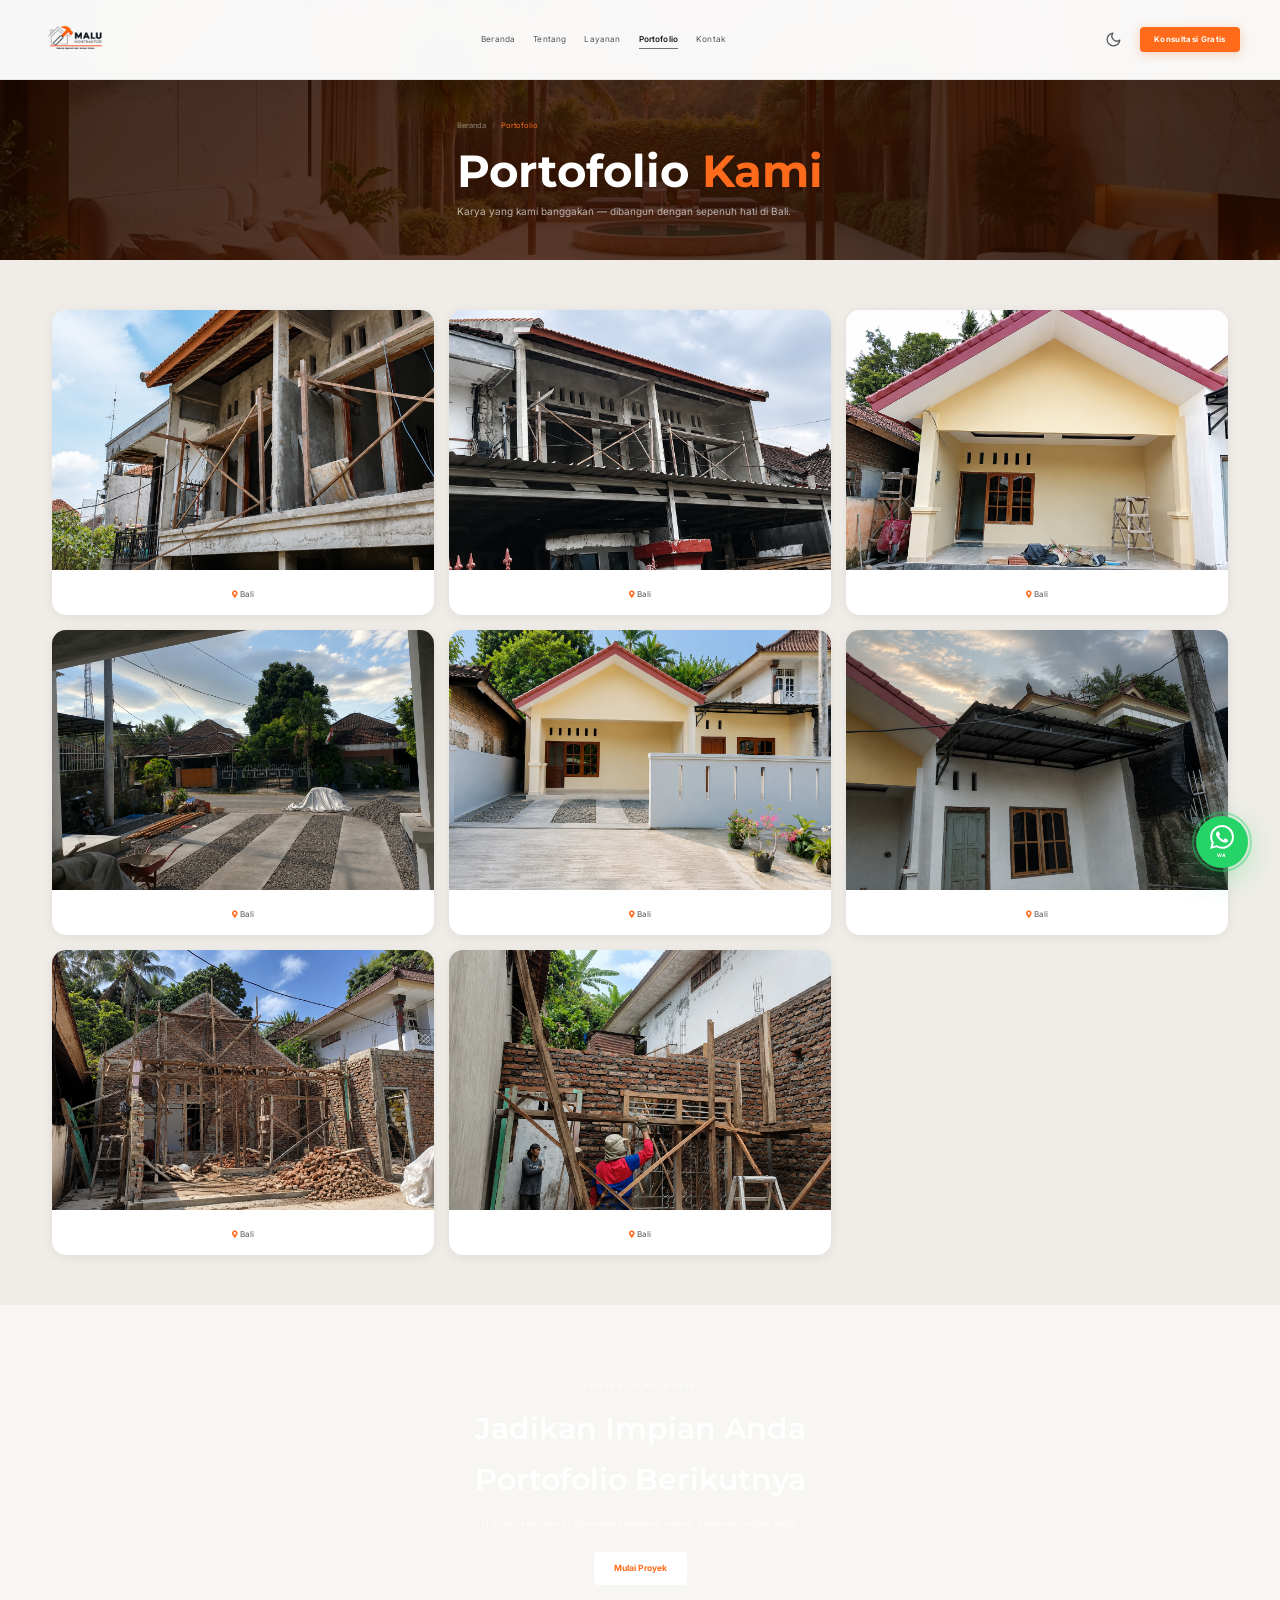
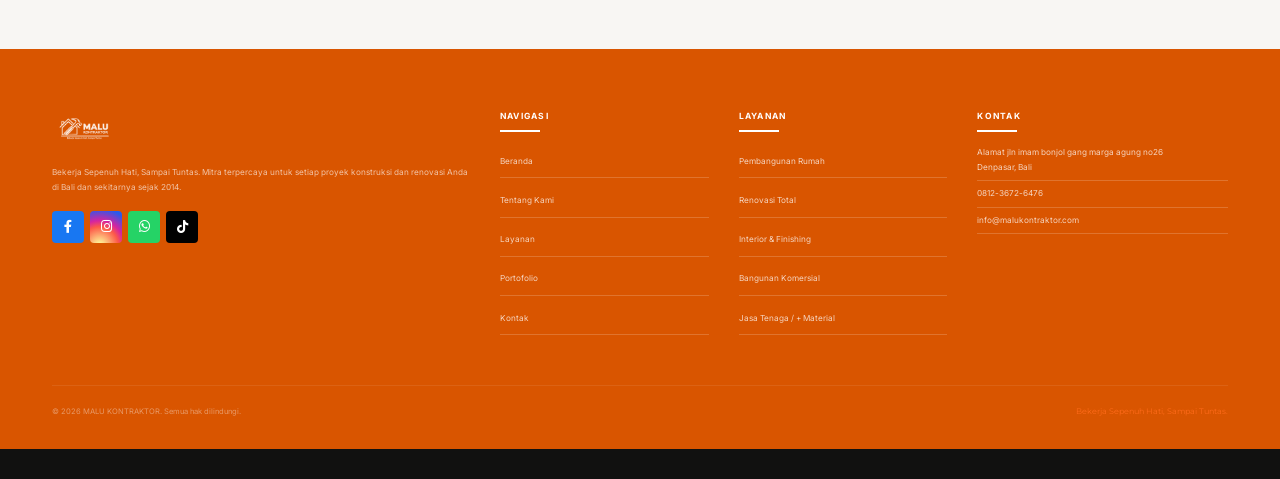
==== commit 9d19ecfd: "update portofolio" ====
--- a/portofolio.html
+++ b/portofolio.html
@@ -149,14 +149,7 @@
       </a>
 
       <!-- 2 -->
-      <a href="./images/pt2.png" data-lightbox="porto" data-title="Rumah Tan · Bali" class="card-porto">
-        <div class="card-porto__thumb">
-          <img src="./images/pt2.png" alt="Rumah Tan" loading="lazy">
-        </div>
-        <div class="card-porto__body">
-          <span class="card-porto__loc"><i class="fas fa-map-marker-alt"></i>Bali</span>
-        </div>
-      </a>
+     
 
       <!-- 3 -->
       <a href="./images/pt3.png" data-lightbox="porto" data-title="Roji House · Bali" class="card-porto">
